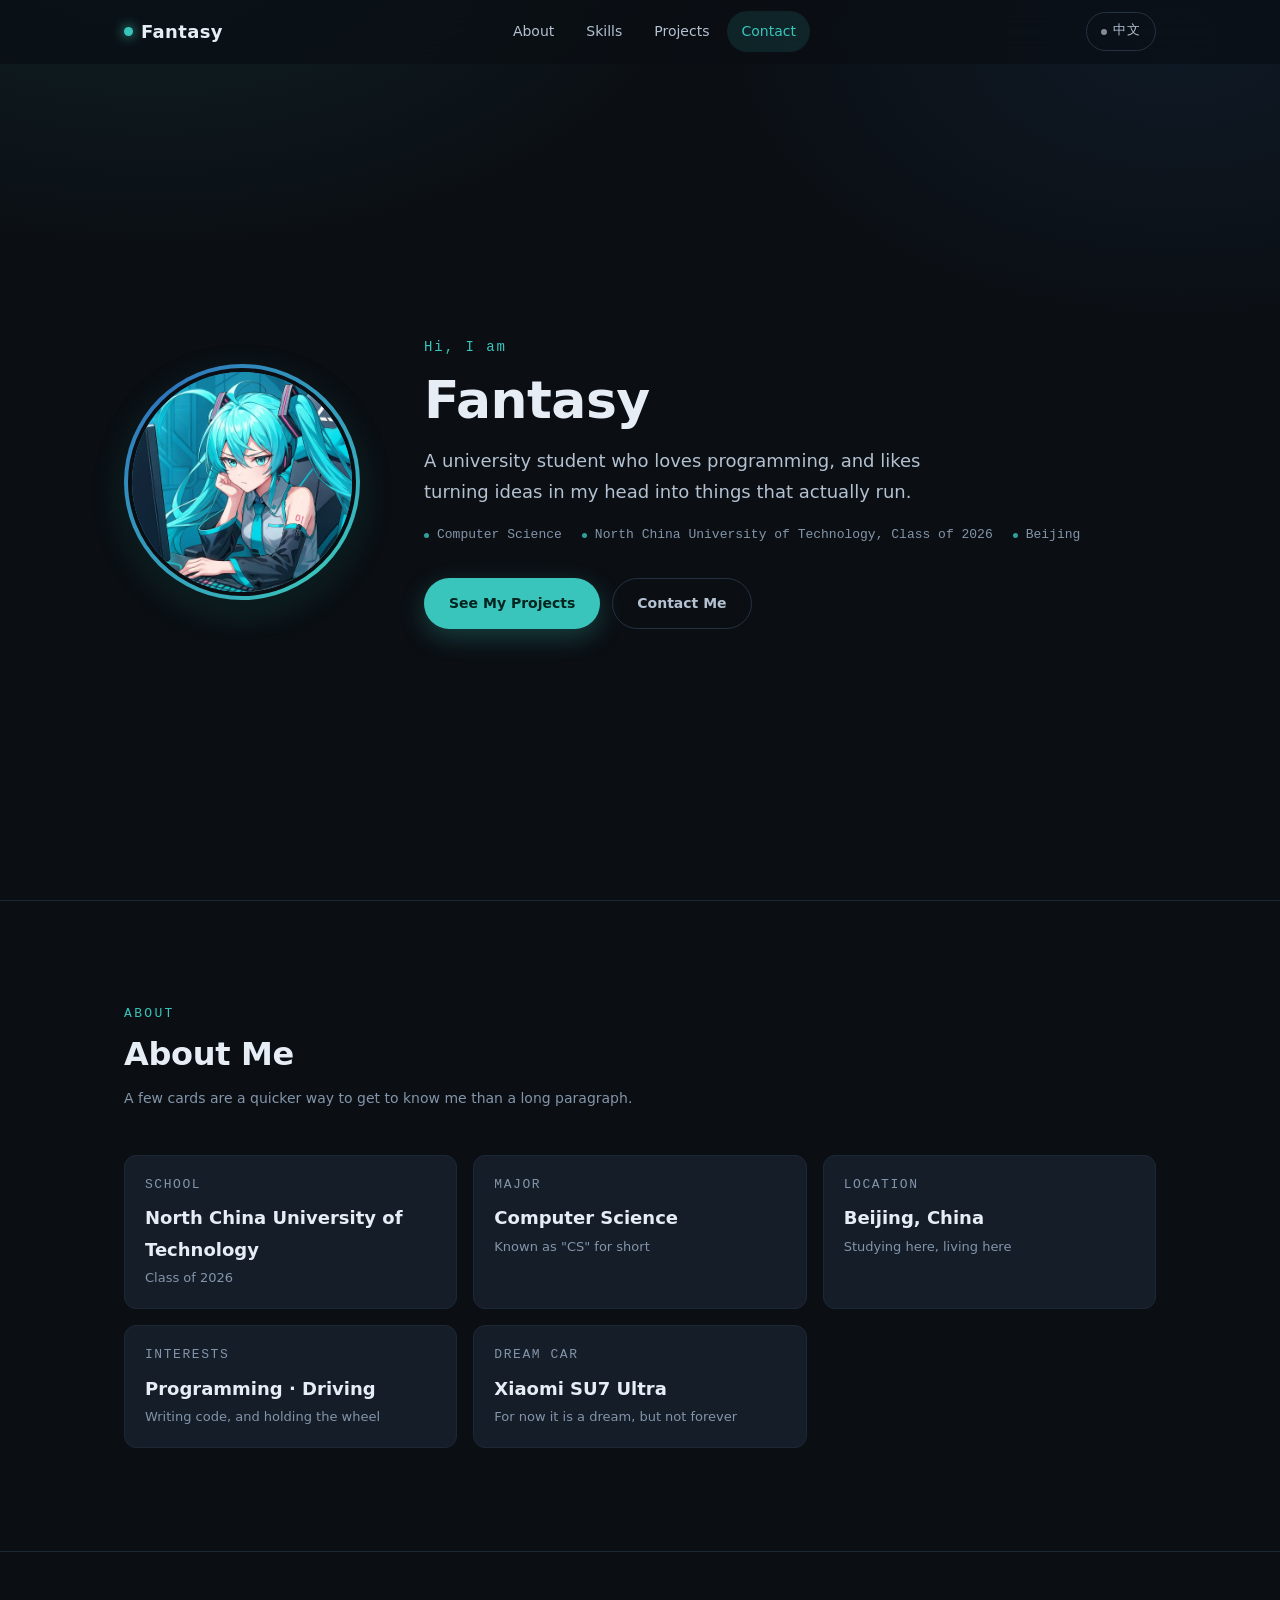
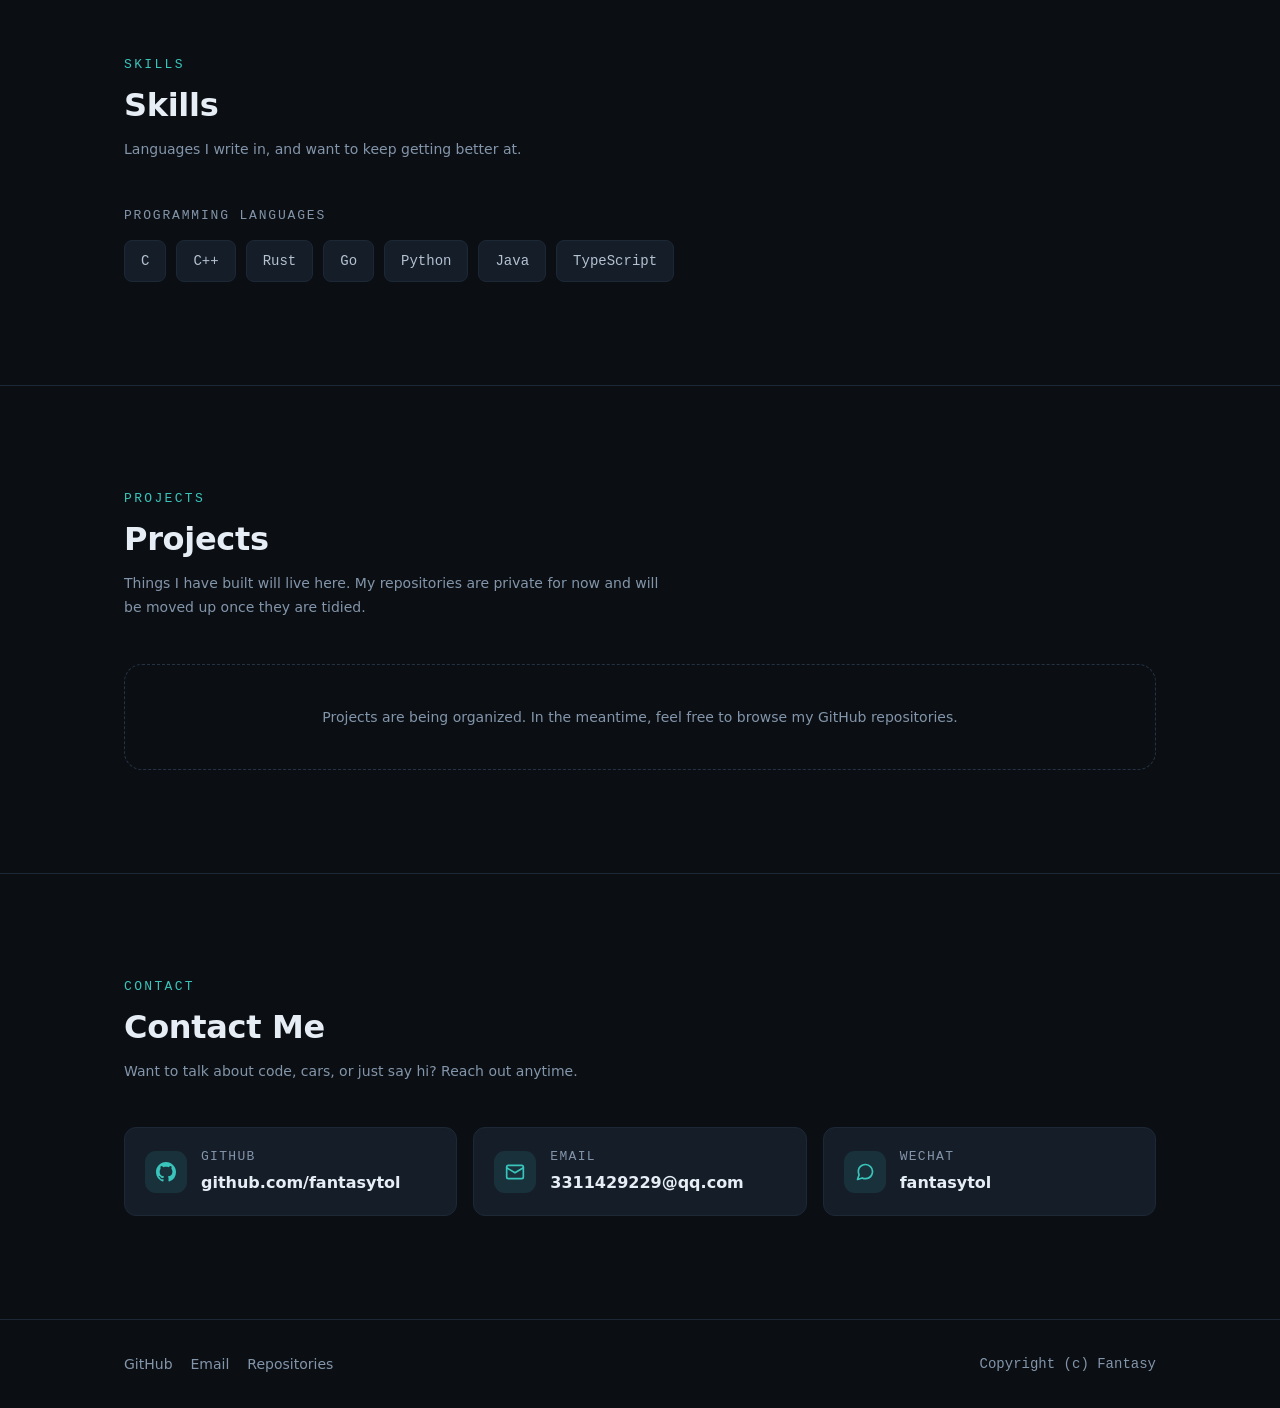
==== html/SelfIntroduction/en.html @ 700b0553 "deepseek-init self introduction" ====
<!DOCTYPE html>
<html lang="en">
<head>
  <meta charset="UTF-8">
  <meta name="viewport" content="width=device-width, initial-scale=1">
  <title>Fantasy · Homepage</title>
  <meta name="description" content="Fantasy's personal homepage — a university student who loves programming, studying Computer Science at North China University of Technology.">
  <meta name="author" content="Fantasy">
  <link rel="icon" href="../../assets/SelfIntroduction/%E5%88%9D%E9%9F%B3.jpg">
  <link rel="alternate" hreflang="zh-CN" href="zh-cn.html">
  <link rel="stylesheet" href="../../css/SelfIntroduction/base.css">
  <link rel="stylesheet" href="../../css/SelfIntroduction/layout.css">
  <link rel="stylesheet" href="../../css/SelfIntroduction/components.css">
</head>
<body>
  <a class="skip-link" href="#main">Skip to main content</a>

  <!-- ====================== Navigation ====================== -->
  <header class="nav" id="nav">
    <div class="container nav__inner">
      <a class="nav__logo" href="#top">Fantasy</a>

      <nav aria-label="Main navigation">
        <ul class="nav__list" id="nav-list">
          <li><a class="nav__link" href="#about">About</a></li>
          <li><a class="nav__link" href="#skills">Skills</a></li>
          <li><a class="nav__link" href="#projects">Projects</a></li>
          <li><a class="nav__link" href="#contact">Contact</a></li>
        </ul>
      </nav>

      <div class="nav__actions">
        <a class="lang-switch" href="zh-cn.html" data-lang="zh-cn" hreflang="zh-CN" lang="zh-CN" title="切换到中文">中文</a>
        <button class="nav__toggle" type="button" aria-expanded="false" aria-controls="nav-list" aria-label="Open navigation menu">
          <span class="nav__toggle-bars"></span>
        </button>
      </div>
    </div>
  </header>

  <main id="main">

    <!-- ====================== Hero ====================== -->
    <section class="section section--hero" id="top">
      <div class="container hero__grid">
        <div class="avatar reveal">
          <img class="avatar__img" src="../../assets/SelfIntroduction/%E5%88%9D%E9%9F%B3.jpg" alt="Fantasy's avatar" width="1024" height="1024">
        </div>

        <div class="hero__content">
          <p class="hero__eyebrow reveal">Hi, I am</p>
          <h1 class="hero__name reveal">Fantasy</h1>
          <p class="hero__tagline reveal">A university student who loves programming, and likes turning ideas in my head into things that actually run.</p>

          <ul class="hero__meta reveal">
            <li>Computer Science</li>
            <li>North China University of Technology, Class of 2026</li>
            <li>Beijing</li>
          </ul>

          <div class="hero__actions reveal">
            <a class="btn btn--primary" href="https://github.com/fantasytol?tab=repositories" target="_blank" rel="noopener">See My Projects</a>
            <a class="btn btn--ghost" href="#contact">Contact Me</a>
          </div>
        </div>
      </div>
    </section>

    <!-- ====================== About ====================== -->
    <section class="section" id="about">
      <div class="container">
        <div class="section__head reveal">
          <p class="section__eyebrow">About</p>
          <h2 class="section__title">About Me</h2>
          <p class="section__desc">A few cards are a quicker way to get to know me than a long paragraph.</p>
        </div>

        <div class="about__grid">
          <div class="info-card reveal">
            <p class="info-card__label">School</p>
            <p class="info-card__value">North China University of Technology</p>
            <p class="info-card__hint">Class of 2026</p>
          </div>

          <div class="info-card reveal">
            <p class="info-card__label">Major</p>
            <p class="info-card__value">Computer Science</p>
            <p class="info-card__hint">Known as "CS" for short</p>
          </div>

          <div class="info-card reveal">
            <p class="info-card__label">Location</p>
            <p class="info-card__value">Beijing, China</p>
            <p class="info-card__hint">Studying here, living here</p>
          </div>

          <div class="info-card reveal">
            <p class="info-card__label">Interests</p>
            <p class="info-card__value">Programming · Driving</p>
            <p class="info-card__hint">Writing code, and holding the wheel</p>
          </div>

          <div class="info-card reveal">
            <p class="info-card__label">Dream Car</p>
            <p class="info-card__value">Xiaomi SU7 Ultra</p>
            <p class="info-card__hint">For now it is a dream, but not forever</p>
          </div>
        </div>
      </div>
    </section>

    <!-- ====================== Skills ====================== -->
    <section class="section" id="skills">
      <div class="container">
        <div class="section__head reveal">
          <p class="section__eyebrow">Skills</p>
          <h2 class="section__title">Skills</h2>
          <p class="section__desc">Languages I write in, and want to keep getting better at.</p>
        </div>

        <div class="skills__group reveal">
          <p class="skills__label">Programming Languages</p>
          <ul class="tag-list">
            <li class="tag">C</li>
            <li class="tag">C++</li>
            <li class="tag">Rust</li>
            <li class="tag">Go</li>
            <li class="tag">Python</li>
            <li class="tag">Java</li>
            <li class="tag">TypeScript</li>
          </ul>
        </div>
      </div>
    </section>

    <!-- ====================== Projects ====================== -->
    <section class="section" id="projects">
      <div class="container">
        <div class="section__head reveal">
          <p class="section__eyebrow">Projects</p>
          <h2 class="section__title">Projects</h2>
          <p class="section__desc">Things I have built will live here. My repositories are private for now and will be moved up once they are tidied.</p>
        </div>

        <div class="projects__grid">

          <!--
            Project card template: to add a project, copy the block below and remove the comment wrapper.
            Put images under assets/SelfIntroduction/, and prepare thumbnails in a 16:9 ratio.

            <article class="project-card">
              <div class="project-card__thumb">
                <img src="../../assets/SelfIntroduction/project-thumb.jpg" alt="Project screenshot" width="640" height="360">
              </div>
              <div class="project-card__body">
                <h3 class="project-card__title">Project Name</h3>
                <p class="project-card__desc">One sentence about what this project does and what problem it solves.</p>
                <ul class="project-card__tags">
                  <li class="chip">Language</li>
                  <li class="chip">Framework</li>
                </ul>
                <div class="project-card__links">
                  <a class="link-arrow" href="https://github.com/fantasytol" target="_blank" rel="noopener">Source</a>
                  <a class="link-arrow" href="#">Live Demo</a>
                </div>
              </div>
            </article>
          -->

          <p class="empty-state">Projects are being organized. In the meantime, feel free to browse my GitHub repositories.</p>
        </div>
      </div>
    </section>

    <!-- ====================== Contact ====================== -->
    <section class="section" id="contact">
      <div class="container">
        <div class="section__head reveal">
          <p class="section__eyebrow">Contact</p>
          <h2 class="section__title">Contact Me</h2>
          <p class="section__desc">Want to talk about code, cars, or just say hi? Reach out anytime.</p>
        </div>

        <div class="contact__grid">
          <a class="contact-card reveal" href="https://github.com/fantasytol" target="_blank" rel="noopener">
            <span class="contact-card__icon" aria-hidden="true">
              <svg viewBox="0 0 16 16" width="20" height="20" fill="currentColor"><path d="M8 0C3.58 0 0 3.58 0 8c0 3.54 2.29 6.53 5.47 7.59.4.07.55-.17.55-.38 0-.19-.01-.82-.01-1.49-2.01.37-2.53-.49-2.69-.94-.09-.23-.48-.94-.82-1.13-.28-.15-.68-.52-.01-.53.63-.01 1.08.58 1.23.82.72 1.21 1.87.87 2.33.66.07-.52.28-.87.51-1.07-1.78-.2-3.64-.89-3.64-3.95 0-.87.31-1.59.82-2.15-.08-.2-.36-1.02.08-2.12 0 0 .67-.21 2.2.82.64-.18 1.32-.27 2-.27s1.36.09 2 .27c1.53-1.04 2.2-.82 2.2-.82.44 1.1.16 1.92.08 2.12.51.56.82 1.27.82 2.15 0 3.07-1.87 3.75-3.65 3.95.29.25.54.73.54 1.48 0 1.07-.01 1.93-.01 2.2 0 .21.15.46.55.38A8.01 8.01 0 0 0 16 8c0-4.42-3.58-8-8-8Z"/></svg>
            </span>
            <span class="contact-card__body">
              <span class="contact-card__label">GitHub</span>
              <span class="contact-card__value">github.com/fantasytol</span>
            </span>
          </a>

          <a class="contact-card reveal" href="mailto:3311429229@qq.com">
            <span class="contact-card__icon" aria-hidden="true">
              <svg viewBox="0 0 24 24" width="20" height="20" fill="none" stroke="currentColor" stroke-width="2" stroke-linecap="round" stroke-linejoin="round"><rect x="2" y="4" width="20" height="16" rx="2"/><path d="m2 7 10 6 10-6"/></svg>
            </span>
            <span class="contact-card__body">
              <span class="contact-card__label">Email</span>
              <span class="contact-card__value">3311429229@qq.com</span>
            </span>
          </a>

          <div class="contact-card reveal">
            <span class="contact-card__icon" aria-hidden="true">
              <svg viewBox="0 0 24 24" width="20" height="20" fill="none" stroke="currentColor" stroke-width="2" stroke-linecap="round" stroke-linejoin="round"><path d="M21 11.5a8.38 8.38 0 0 1-.9 3.8 8.5 8.5 0 0 1-7.6 4.7 8.38 8.38 0 0 1-3.8-.9L3 21l1.9-5.7a8.38 8.38 0 0 1-.9-3.8 8.5 8.5 0 0 1 4.7-7.6 8.38 8.38 0 0 1 3.8-.9h.5a8.48 8.48 0 0 1 8 8V11Z"/></svg>
            </span>
            <span class="contact-card__body">
              <span class="contact-card__label">WeChat</span>
              <span class="contact-card__value">fantasytol</span>
            </span>
          </div>
        </div>
      </div>
    </section>
  </main>

  <!-- ====================== Footer ====================== -->
  <footer class="footer">
    <div class="container footer__inner">
      <nav class="footer__social" aria-label="Social links">
        <a href="https://github.com/fantasytol" target="_blank" rel="noopener">GitHub</a>
        <a href="mailto:3311429229@qq.com">Email</a>
        <a href="https://github.com/fantasytol?tab=repositories" target="_blank" rel="noopener">Repositories</a>
      </nav>
      <p class="footer__copy">Copyright (c) Fantasy</p>
    </div>
  </footer>

  <script src="../../js/SelfIntroduction/nav.js" defer></script>
  <script src="../../js/SelfIntroduction/reveal.js" defer></script>
</body>
</html>
---- css/SelfIntroduction/base.css ----
/* ==========================================================================
   base.css — 设计变量 / 重置 / 排版 / 通用工具类
   项目：SelfIntroduction
   ========================================================================== */

:root {
  color-scheme: dark;

  /* ---- 配色：深色底 + 初音绿强调色 ---- */
  --color-bg:            #0b0f14;
  --color-bg-soft:       #101720;
  --color-surface:       #151d29;
  --color-surface-2:     #1c2735;
  --color-border:        #253244;
  --color-border-soft:   #1d2836;

  --color-text:          #e6edf5;
  --color-text-soft:     #b3c1d1;
  --color-text-muted:    #8395aa;

  --color-accent:        #39c5bb;
  --color-accent-strong: #2aa79e;
  --color-accent-soft:   rgba(57, 197, 187, 0.12);
  --color-accent-line:   rgba(57, 197, 187, 0.38);
  --color-on-accent:     #04241f;

  /* ---- 字体 ---- */
  --font-sans: "PingFang SC", "Noto Sans SC", "Microsoft YaHei", system-ui, -apple-system, "Segoe UI", Roboto, sans-serif;
  --font-mono: "JetBrains Mono", "Cascadia Code", Consolas, "Courier New", monospace;

  /* ---- 字号 ---- */
  --fs-100: 0.8125rem;
  --fs-200: 0.875rem;
  --fs-300: 1rem;
  --fs-400: 1.125rem;
  --fs-500: clamp(1.25rem, 2.2vw, 1.5rem);
  --fs-600: clamp(1.5rem, 3vw, 2rem);
  --fs-700: clamp(2.125rem, 5vw, 3.25rem);

  /* ---- 间距 ---- */
  --space-1: 0.25rem;
  --space-2: 0.5rem;
  --space-3: 0.75rem;
  --space-4: 1rem;
  --space-5: 1.5rem;
  --space-6: 2rem;
  --space-7: 3rem;

  /* ---- 圆角 / 阴影 ---- */
  --radius-sm: 8px;
  --radius-md: 12px;
  --radius-lg: 18px;
  --radius-pill: 999px;

  --shadow-sm:   0 1px 2px rgba(0, 0, 0, 0.30);
  --shadow-md:   0 10px 28px rgba(0, 0, 0, 0.38);
  --shadow-glow: 0 12px 34px rgba(57, 197, 187, 0.18);

  /* ---- 布局 ---- */
  --nav-height: 64px;
  --container: 1080px;

  /* ---- 动效 ---- */
  --transition: 180ms cubic-bezier(0.4, 0, 0.2, 1);
}

/* ---- 重置 ---- */
*,
*::before,
*::after { box-sizing: border-box; }

html {
  scroll-behavior: smooth;
  scroll-padding-top: calc(var(--nav-height) + 16px);
}

body {
  margin: 0;
  background-color: var(--color-bg);
  background-image:
    radial-gradient(900px 520px at 12% -8%, rgba(57, 197, 187, 0.10), transparent 62%),
    radial-gradient(760px 480px at 92% 4%, rgba(46, 118, 190, 0.10), transparent 60%);
  background-repeat: no-repeat;
  background-attachment: fixed;
  color: var(--color-text);
  font-family: var(--font-sans);
  font-size: var(--fs-300);
  line-height: 1.75;
  -webkit-font-smoothing: antialiased;
  -moz-osx-font-smoothing: grayscale;
  text-rendering: optimizeLegibility;
}

h1, h2, h3, h4 {
  margin: 0;
  font-weight: 700;
  line-height: 1.25;
  letter-spacing: -0.01em;
}

p { margin: 0; }

ul, ol {
  margin: 0;
  padding: 0;
  list-style: none;
}

img {
  display: block;
  max-width: 100%;
  height: auto;
}

a {
  color: inherit;
  text-decoration: none;
}

button {
  font: inherit;
  color: inherit;
  background: none;
  border: none;
  cursor: pointer;
}

/* ---- 焦点样式（键盘可达性） ---- */
:focus-visible {
  outline: 2px solid var(--color-accent);
  outline-offset: 3px;
  border-radius: 4px;
}

::selection {
  background: var(--color-accent);
  color: var(--color-on-accent);
}

/* ---- 滚动条 ---- */
::-webkit-scrollbar { width: 10px; height: 10px; }
::-webkit-scrollbar-track { background: var(--color-bg); }
::-webkit-scrollbar-thumb {
  background: var(--color-border);
  border: 2px solid var(--color-bg);
  border-radius: var(--radius-pill);
}
::-webkit-scrollbar-thumb:hover { background: var(--color-accent-strong); }

/* ---- 工具类 ---- */
.sr-only {
  position: absolute;
  width: 1px;
  height: 1px;
  padding: 0;
  margin: -1px;
  overflow: hidden;
  clip: rect(0 0 0 0);
  white-space: nowrap;
  border: 0;
}

.text-muted  { color: var(--color-text-muted); }
.text-accent { color: var(--color-accent); }

/* ---- 跳转主内容（跳过导航） ---- */
.skip-link {
  position: absolute;
  top: -100px;
  left: 16px;
  z-index: 100;
  padding: 10px 18px;
  border-radius: var(--radius-pill);
  background: var(--color-accent);
  color: var(--color-on-accent);
  font-size: var(--fs-200);
  font-weight: 600;
  transition: top var(--transition);
}
.skip-link:focus { top: 12px; }

/* ---- 尊重「减少动态效果」偏好 ---- */
@media (prefers-reduced-motion: reduce) {
  html { scroll-behavior: auto; }

  *,
  *::before,
  *::after {
    animation-duration: 0.01ms !important;
    animation-iteration-count: 1 !important;
    transition-duration: 0.01ms !important;
    scroll-behavior: auto !important;
  }
}
---- css/SelfIntroduction/layout.css ----
/* ==========================================================================
   layout.css — 容器 / 分区 / 栅格 / 响应式
   项目：SelfIntroduction
   ========================================================================== */

/* ---- 容器 ---- */
.container {
  width: 100%;
  max-width: var(--container);
  margin-inline: auto;
  padding-inline: 24px;
}

/* ---- 通用分区 ---- */
.section {
  padding-block: clamp(56px, 8vw, 104px);
  border-top: 1px solid var(--color-border-soft);
}

.section--hero {
  display: flex;
  align-items: center;
  min-height: calc(100svh - var(--nav-height));
  padding-block: clamp(40px, 6vw, 72px);
  border-top: 0;
}

.section__head { margin-bottom: clamp(28px, 4vw, 44px); }

.section__eyebrow {
  font-family: var(--font-mono);
  font-size: var(--fs-100);
  letter-spacing: 0.18em;
  text-transform: uppercase;
  color: var(--color-accent);
}

.section__title {
  margin-top: var(--space-2);
  font-size: var(--fs-600);
}

.section__desc {
  max-width: 60ch;
  margin-top: var(--space-3);
  color: var(--color-text-muted);
  font-size: var(--fs-200);
}

/* ---- Hero 栅格：头像 + 文案 ---- */
.hero__grid {
  display: grid;
  grid-template-columns: auto minmax(0, 1fr);
  align-items: center;
  gap: clamp(28px, 5vw, 64px);
  width: 100%;
}

/* 防止长文本撑破栅格 */
.hero__content { min-width: 0; }

/* ---- 关于我：信息卡片栅格 ---- */
.about__grid {
  display: grid;
  grid-template-columns: repeat(auto-fit, minmax(280px, 1fr));
  gap: 16px;
}

/* ---- 技能：分组 ---- */
.skills__group + .skills__group { margin-top: var(--space-5); }

.skills__label {
  margin-bottom: var(--space-3);
  font-family: var(--font-mono);
  font-size: var(--fs-100);
  letter-spacing: 0.14em;
  text-transform: uppercase;
  color: var(--color-text-muted);
}

/* ---- 项目：卡片栅格 ---- */
.projects__grid {
  display: grid;
  grid-template-columns: repeat(auto-fill, minmax(280px, 1fr));
  gap: 20px;
}

/* ---- 联系：卡片栅格 ---- */
.contact__grid {
  display: grid;
  grid-template-columns: repeat(auto-fit, minmax(250px, 1fr));
  gap: 16px;
}

/* ---- 页脚 ---- */
.footer__inner {
  display: flex;
  flex-wrap: wrap;
  gap: var(--space-4);
  align-items: center;
  justify-content: space-between;
}

/* ---- 入口页 ---- */
.entry {
  display: grid;
  place-items: center;
  min-height: 100svh;
  padding: 24px;
}

.entry__box {
  display: grid;
  justify-items: center;
  gap: var(--space-3);
  text-align: center;
}

.entry__links {
  display: flex;
  flex-wrap: wrap;
  justify-content: center;
  gap: 12px;
  margin-top: var(--space-4);
}

/* ==========================================================================
   响应式
   ========================================================================== */

@media (max-width: 900px) {
  .hero__grid {
    grid-template-columns: 1fr;
    justify-items: center;
    text-align: center;
  }
}

@media (max-width: 720px) {
  .container { padding-inline: 18px; }

  .section--hero { min-height: auto; }

  .footer__inner {
    flex-direction: column;
    align-items: flex-start;
  }
}
---- css/SelfIntroduction/components.css ----
/* ==========================================================================
   components.css — 导航 / 按钮 / 卡片 / 标签 / 页脚 / 动效
   项目：SelfIntroduction
   ========================================================================== */

/* --------------------------------------------------------------------------
   导航栏（吸顶）
   -------------------------------------------------------------------------- */
.nav {
  position: sticky;
  top: 0;
  z-index: 50;
  height: var(--nav-height);
  background: rgba(11, 15, 20, 0.72);
  border-bottom: 1px solid transparent;
  backdrop-filter: blur(14px);
  -webkit-backdrop-filter: blur(14px);
  transition: background var(--transition), border-color var(--transition);
}

.nav.is-scrolled {
  background: rgba(11, 15, 20, 0.92);
  border-bottom-color: var(--color-border-soft);
}

.nav__inner {
  display: flex;
  align-items: center;
  justify-content: space-between;
  gap: var(--space-4);
  height: 100%;
}

.nav__logo {
  display: inline-flex;
  align-items: center;
  gap: var(--space-2);
  font-size: var(--fs-400);
  font-weight: 700;
  letter-spacing: 0.02em;
}

.nav__logo::before {
  content: "";
  width: 9px;
  height: 9px;
  border-radius: 50%;
  background: var(--color-accent);
  box-shadow: 0 0 12px var(--color-accent);
}

.nav__list {
  display: flex;
  align-items: center;
  gap: 4px;
}

.nav__link {
  display: inline-block;
  padding: 8px 14px;
  border-radius: var(--radius-pill);
  color: var(--color-text-soft);
  font-size: var(--fs-200);
  transition: color var(--transition), background var(--transition);
}

.nav__link:hover {
  color: var(--color-text);
  background: var(--color-surface);
}

.nav__link.is-active {
  color: var(--color-accent);
  background: var(--color-accent-soft);
}

.nav__actions {
  display: flex;
  align-items: center;
  gap: 10px;
}

/* ---- 语言切换按钮 ---- */
.lang-switch {
  display: inline-flex;
  align-items: center;
  gap: 6px;
  padding: 7px 14px;
  border: 1px solid var(--color-border);
  border-radius: var(--radius-pill);
  color: var(--color-text-soft);
  font-family: var(--font-mono);
  font-size: var(--fs-100);
  letter-spacing: 0.08em;
  transition: color var(--transition), border-color var(--transition), background var(--transition);
}

.lang-switch:hover {
  color: var(--color-accent);
  border-color: var(--color-accent-line);
  background: var(--color-accent-soft);
}

.lang-switch::before {
  content: "";
  width: 6px;
  height: 6px;
  border-radius: 50%;
  background: currentColor;
  opacity: 0.7;
}

/* ---- 移动端汉堡按钮 ---- */
.nav__toggle {
  display: none;
  place-items: center;
  width: 40px;
  height: 40px;
  border: 1px solid var(--color-border);
  border-radius: 10px;
  transition: border-color var(--transition);
}

.nav__toggle:hover { border-color: var(--color-accent-line); }

.nav__toggle-bars {
  position: relative;
  display: block;
  width: 18px;
  height: 2px;
  border-radius: 2px;
  background: var(--color-text-soft);
  transition: background var(--transition);
}

.nav__toggle-bars::before,
.nav__toggle-bars::after {
  content: "";
  position: absolute;
  left: 0;
  width: 18px;
  height: 2px;
  border-radius: 2px;
  background: var(--color-text-soft);
  transition: transform var(--transition), background var(--transition);
}

.nav__toggle-bars::before { top: -6px; }
.nav__toggle-bars::after  { top: 6px; }

.nav__toggle[aria-expanded="true"] .nav__toggle-bars { background: transparent; }

.nav__toggle[aria-expanded="true"] .nav__toggle-bars::before {
  transform: translateY(6px) rotate(45deg);
  background: var(--color-accent);
}

.nav__toggle[aria-expanded="true"] .nav__toggle-bars::after {
  transform: translateY(-6px) rotate(-45deg);
  background: var(--color-accent);
}

/* --------------------------------------------------------------------------
   按钮
   -------------------------------------------------------------------------- */
.btn {
  display: inline-flex;
  align-items: center;
  justify-content: center;
  gap: var(--space-2);
  padding: 12px 24px;
  border: 1px solid transparent;
  border-radius: var(--radius-pill);
  font-size: var(--fs-200);
  font-weight: 600;
  white-space: nowrap;
  transition: transform var(--transition), background var(--transition),
              border-color var(--transition), color var(--transition),
              box-shadow var(--transition);
}

.btn:hover  { transform: translateY(-2px); }
.btn:active { transform: translateY(0); }

.btn--primary {
  background: var(--color-accent);
  color: var(--color-on-accent);
  box-shadow: 0 8px 24px rgba(57, 197, 187, 0.26);
}

.btn--primary:hover {
  background: #4ad6cc;
  box-shadow: 0 12px 30px rgba(57, 197, 187, 0.34);
}

.btn--ghost {
  border-color: var(--color-border);
  color: var(--color-text-soft);
}

.btn--ghost:hover {
  border-color: var(--color-accent-line);
  color: var(--color-accent);
  background: var(--color-accent-soft);
}

/* --------------------------------------------------------------------------
   Hero
   -------------------------------------------------------------------------- */
.avatar {
  position: relative;
  width: clamp(160px, 20vw, 236px);
  aspect-ratio: 1 / 1;
  padding: 4px;
  border-radius: 50%;
  background: conic-gradient(from 140deg, var(--color-accent), #2e76be, var(--color-accent));
  box-shadow: var(--shadow-md), var(--shadow-glow);
}

.avatar__img {
  width: 100%;
  height: 100%;
  object-fit: cover;
  border: 4px solid var(--color-bg);
  border-radius: 50%;
}

.hero__eyebrow {
  font-family: var(--font-mono);
  font-size: var(--fs-200);
  letter-spacing: 0.14em;
  color: var(--color-accent);
}

.hero__name {
  margin-top: var(--space-2);
  font-size: var(--fs-700);
}

.hero__tagline {
  max-width: 46ch;
  margin-top: var(--space-3);
  color: var(--color-text-soft);
  font-size: var(--fs-400);
}

.hero__meta {
  display: flex;
  flex-wrap: wrap;
  gap: 8px 20px;
  margin-top: var(--space-4);
  font-family: var(--font-mono);
  font-size: var(--fs-100);
  color: var(--color-text-muted);
}

.hero__meta li {
  display: inline-flex;
  align-items: center;
  gap: var(--space-2);
}

.hero__meta li::before {
  content: "";
  width: 5px;
  height: 5px;
  border-radius: 50%;
  background: var(--color-accent);
  opacity: 0.8;
}

.hero__actions {
  display: flex;
  flex-wrap: wrap;
  gap: 12px;
  margin-top: var(--space-6);
}

/* --------------------------------------------------------------------------
   信息卡片（关于我）
   -------------------------------------------------------------------------- */
.info-card {
  padding: 18px 20px;
  background: var(--color-surface);
  border: 1px solid var(--color-border-soft);
  border-radius: var(--radius-md);
  transition: transform var(--transition), border-color var(--transition),
              background var(--transition);
}

.info-card:hover {
  transform: translateY(-3px);
  border-color: var(--color-accent-line);
  background: var(--color-surface-2);
}

.info-card__label {
  font-family: var(--font-mono);
  font-size: var(--fs-100);
  letter-spacing: 0.12em;
  text-transform: uppercase;
  color: var(--color-text-muted);
}

.info-card__value {
  margin-top: 6px;
  font-size: var(--fs-400);
  font-weight: 600;
}

.info-card__hint {
  margin-top: 2px;
  font-size: var(--fs-100);
  color: var(--color-text-muted);
}

/* --------------------------------------------------------------------------
   标签（技能）
   -------------------------------------------------------------------------- */
.tag-list {
  display: flex;
  flex-wrap: wrap;
  gap: 10px;
}

.tag {
  padding: 8px 16px;
  background: var(--color-surface);
  border: 1px solid var(--color-border-soft);
  border-radius: var(--radius-sm);
  color: var(--color-text-soft);
  font-family: var(--font-mono);
  font-size: var(--fs-200);
  transition: transform var(--transition), color var(--transition),
              border-color var(--transition), background var(--transition);
}

.tag:hover {
  transform: translateY(-3px);
  color: var(--color-accent);
  border-color: var(--color-accent-line);
  background: var(--color-accent-soft);
}

/* --------------------------------------------------------------------------
   项目卡片
   -------------------------------------------------------------------------- */
.project-card {
  display: flex;
  flex-direction: column;
  overflow: hidden;
  background: var(--color-surface);
  border: 1px solid var(--color-border-soft);
  border-radius: var(--radius-lg);
  transition: transform var(--transition), border-color var(--transition),
              box-shadow var(--transition);
}

.project-card:hover {
  transform: translateY(-4px);
  border-color: var(--color-accent-line);
  box-shadow: var(--shadow-md);
}

.project-card__thumb {
  display: grid;
  place-items: center;
  aspect-ratio: 16 / 9;
  background: linear-gradient(135deg, #16202c, #101822);
  border-bottom: 1px solid var(--color-border-soft);
  color: var(--color-text-muted);
  font-family: var(--font-mono);
  font-size: var(--fs-100);
}

.project-card__body {
  display: flex;
  flex: 1;
  flex-direction: column;
  gap: 10px;
  padding: 18px 20px 20px;
}

.project-card__title { font-size: var(--fs-400); }

.project-card__desc {
  color: var(--color-text-muted);
  font-size: var(--fs-200);
}

.project-card__tags {
  display: flex;
  flex-wrap: wrap;
  gap: 6px;
}

.project-card__links {
  display: flex;
  gap: 16px;
  margin-top: auto;
  padding-top: var(--space-2);
  font-size: var(--fs-200);
}

.chip {
  padding: 3px 10px;
  background: var(--color-surface-2);
  border: 1px solid var(--color-border-soft);
  border-radius: var(--radius-pill);
  color: var(--color-text-muted);
  font-family: var(--font-mono);
  font-size: 11px;
  letter-spacing: 0.04em;
}

.link-arrow {
  display: inline-flex;
  align-items: center;
  gap: 5px;
  color: var(--color-accent);
  transition: gap var(--transition);
}

.link-arrow:hover { gap: 9px; }

.link-arrow::after { content: "\2192"; }

/* ---- 项目空状态 ---- */
.empty-state {
  grid-column: 1 / -1;
  padding: 40px 24px;
  border: 1px dashed var(--color-border);
  border-radius: var(--radius-lg);
  color: var(--color-text-muted);
  font-size: var(--fs-200);
  text-align: center;
}

/* --------------------------------------------------------------------------
   联系卡片
   -------------------------------------------------------------------------- */
.contact-card {
  display: flex;
  align-items: center;
  gap: 14px;
  padding: 18px 20px;
  background: var(--color-surface);
  border: 1px solid var(--color-border-soft);
  border-radius: var(--radius-md);
  transition: transform var(--transition), border-color var(--transition),
              background var(--transition);
}

.contact-card:hover {
  transform: translateY(-3px);
  border-color: var(--color-accent-line);
  background: var(--color-surface-2);
}

.contact-card__icon {
  display: grid;
  flex: none;
  place-items: center;
  width: 42px;
  height: 42px;
  border-radius: 11px;
  background: var(--color-accent-soft);
  color: var(--color-accent);
}

.contact-card__body {
  display: flex;
  flex-direction: column;
  min-width: 0;
}

.contact-card__label {
  font-family: var(--font-mono);
  font-size: var(--fs-100);
  letter-spacing: 0.1em;
  text-transform: uppercase;
  color: var(--color-text-muted);
}

.contact-card__value {
  font-size: var(--fs-300);
  font-weight: 600;
  overflow-wrap: anywhere;
}

/* --------------------------------------------------------------------------
   页脚
   -------------------------------------------------------------------------- */
.footer {
  padding-block: var(--space-6);
  border-top: 1px solid var(--color-border-soft);
}

.footer__social {
  display: flex;
  flex-wrap: wrap;
  gap: 18px;
  font-size: var(--fs-200);
}

.footer__social a {
  color: var(--color-text-muted);
  transition: color var(--transition);
}

.footer__social a:hover { color: var(--color-accent); }

.footer__copy {
  color: var(--color-text-muted);
  font-size: var(--fs-200);
  font-family: var(--font-mono);
}

/* --------------------------------------------------------------------------
   入口页（index.html）
   -------------------------------------------------------------------------- */
.entry__avatar {
  width: 96px;
  height: 96px;
  object-fit: cover;
  border-radius: 50%;
  border: 3px solid var(--color-border);
  box-shadow: var(--shadow-md);
}

.entry__title { font-size: var(--fs-600); }

.entry__text {
  color: var(--color-text-muted);
  font-size: var(--fs-200);
}

/* --------------------------------------------------------------------------
   滚动淡入
   -------------------------------------------------------------------------- */
.reveal { transition: opacity 600ms ease, transform 600ms ease; }

.js-ready .reveal {
  opacity: 0;
  transform: translateY(18px);
}

.js-ready .reveal.is-visible {
  opacity: 1;
  transform: none;
}

/* --------------------------------------------------------------------------
   响应式
   -------------------------------------------------------------------------- */
@media (max-width: 720px) {
  .nav__toggle { display: grid; }

  .nav__list {
    position: absolute;
    top: var(--nav-height);
    right: 0;
    left: 0;
    flex-direction: column;
    align-items: stretch;
    gap: 4px;
    padding: 12px 18px 18px;
    background: var(--color-bg-soft);
    border-bottom: 1px solid var(--color-border-soft);
    box-shadow: var(--shadow-md);
    opacity: 0;
    transform: translateY(-10px);
    pointer-events: none;
    transition: opacity var(--transition), transform var(--transition);
  }

  .nav__list.is-open {
    opacity: 1;
    transform: none;
    pointer-events: auto;
  }

  .nav__link { padding: 12px 14px; }

  .hero__tagline,
  .hero__meta { justify-content: center; }

  .hero__actions { justify-content: center; }
}
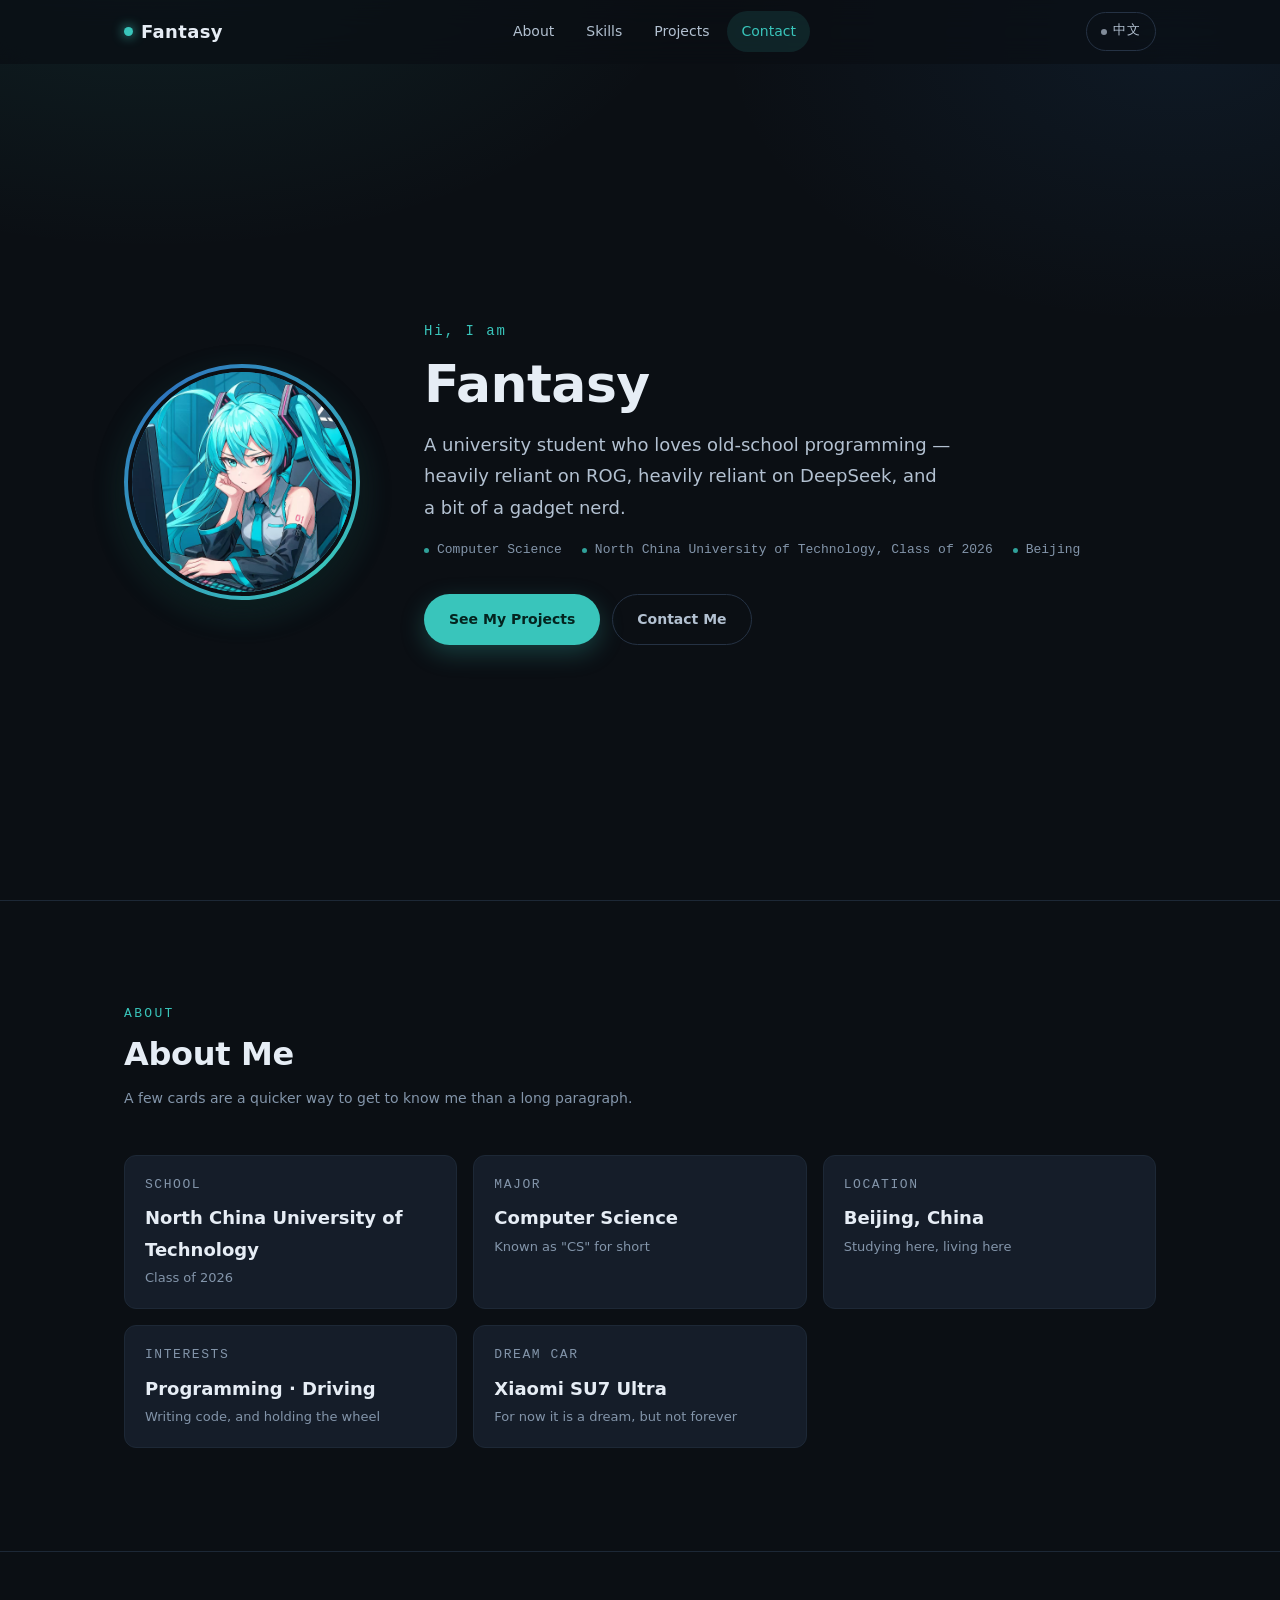
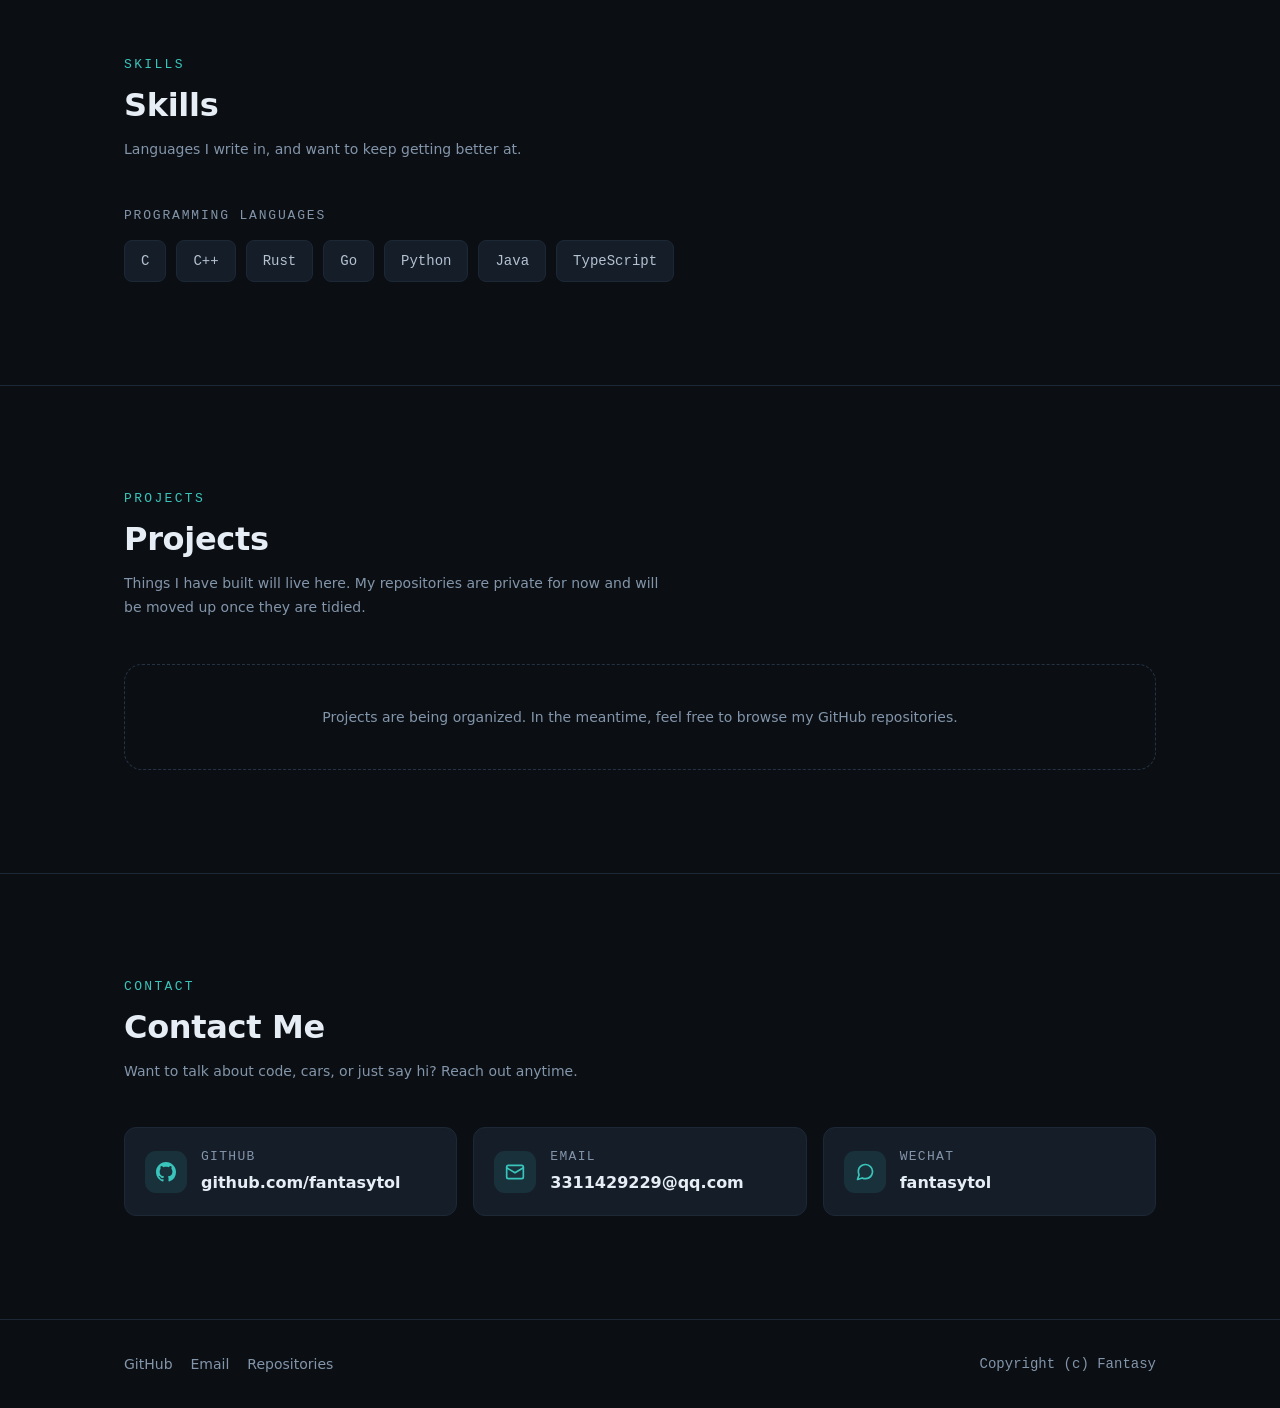
==== commit 4108e2c8: "deepseek-chore(SelfIntroduction): 更新首页一句话简介 - 中文版改为：爱好古法编程、ROG 重度依赖、DeepSeek 重度依赖、设备控 - 英文版同步更新，保持双语" ====
--- a/html/SelfIntroduction/en.html
+++ b/html/SelfIntroduction/en.html
@@ -50,7 +50,7 @@
         <div class="hero__content">
           <p class="hero__eyebrow reveal">Hi, I am</p>
           <h1 class="hero__name reveal">Fantasy</h1>
-          <p class="hero__tagline reveal">A university student who loves programming, and likes turning ideas in my head into things that actually run.</p>
+          <p class="hero__tagline reveal">A university student who loves old-school programming — heavily reliant on ROG, heavily reliant on DeepSeek, and a bit of a gadget nerd.</p>
 
           <ul class="hero__meta reveal">
             <li>Computer Science</li>
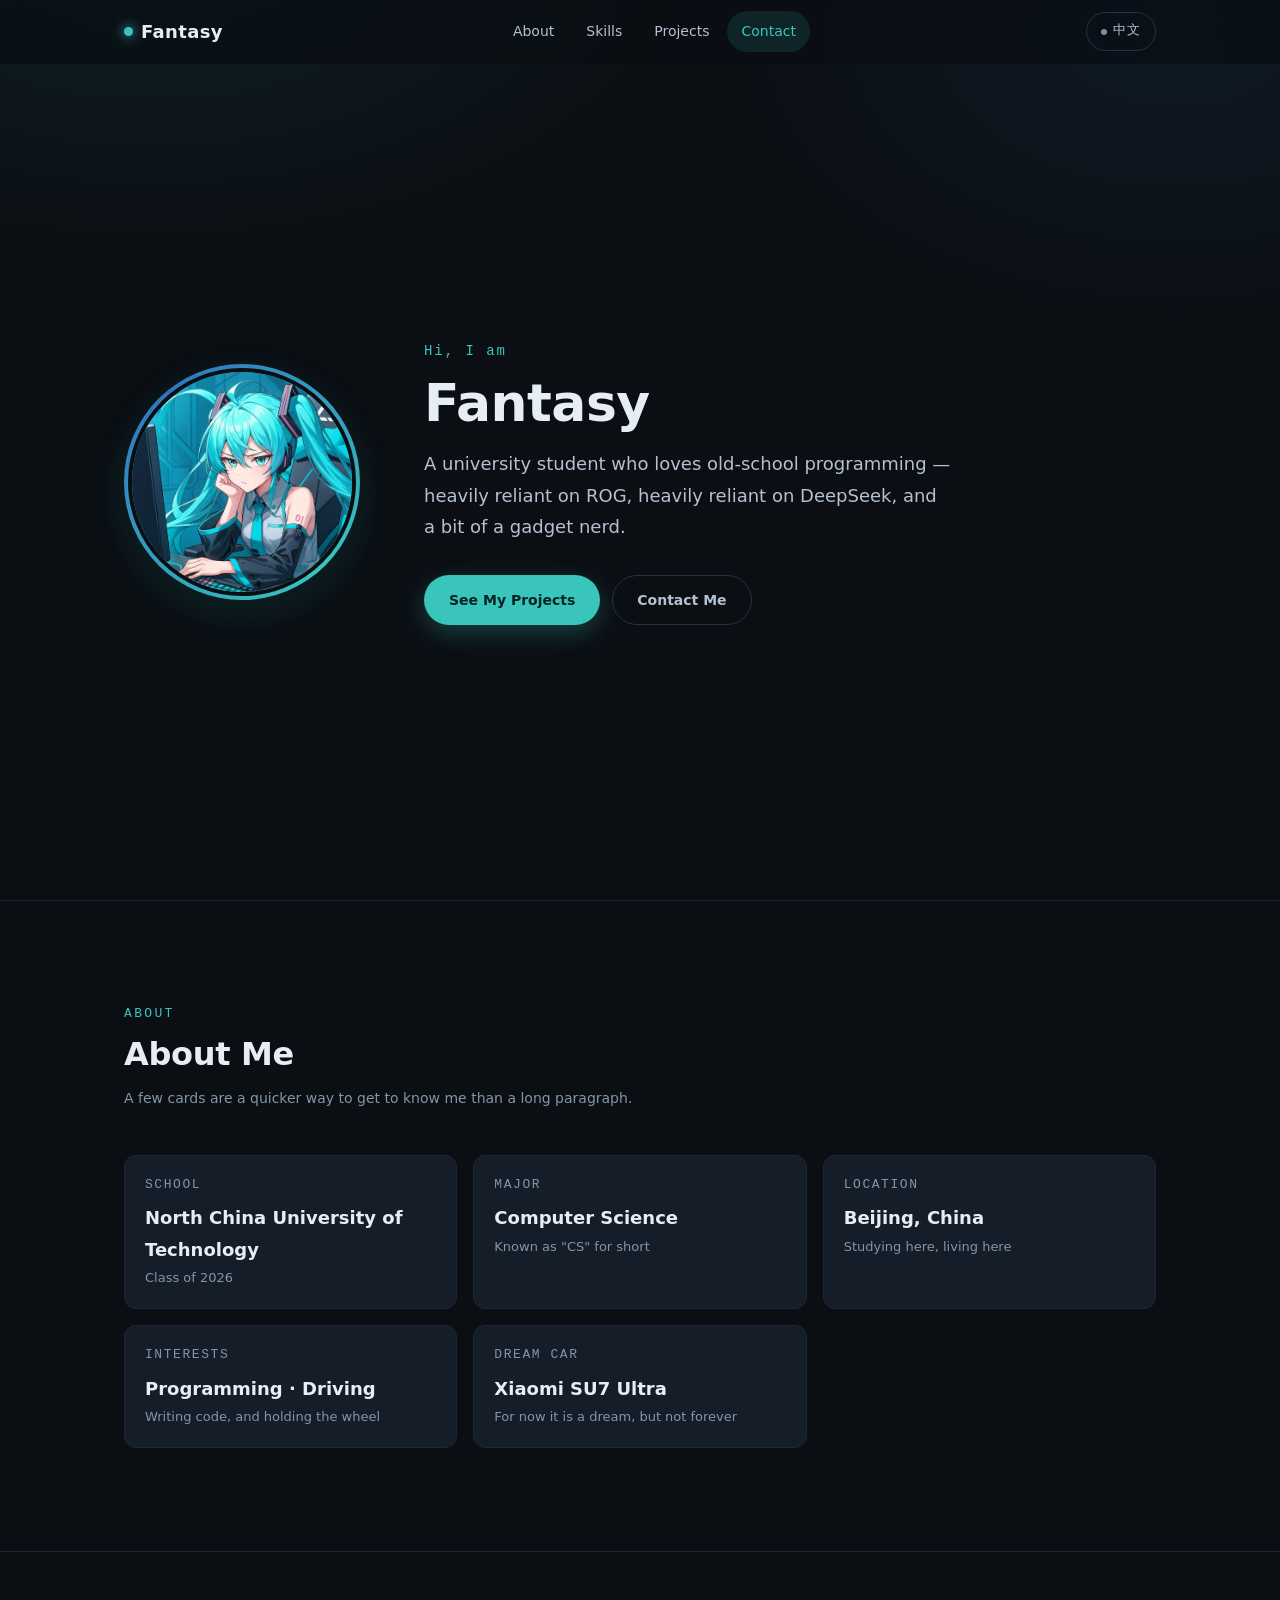
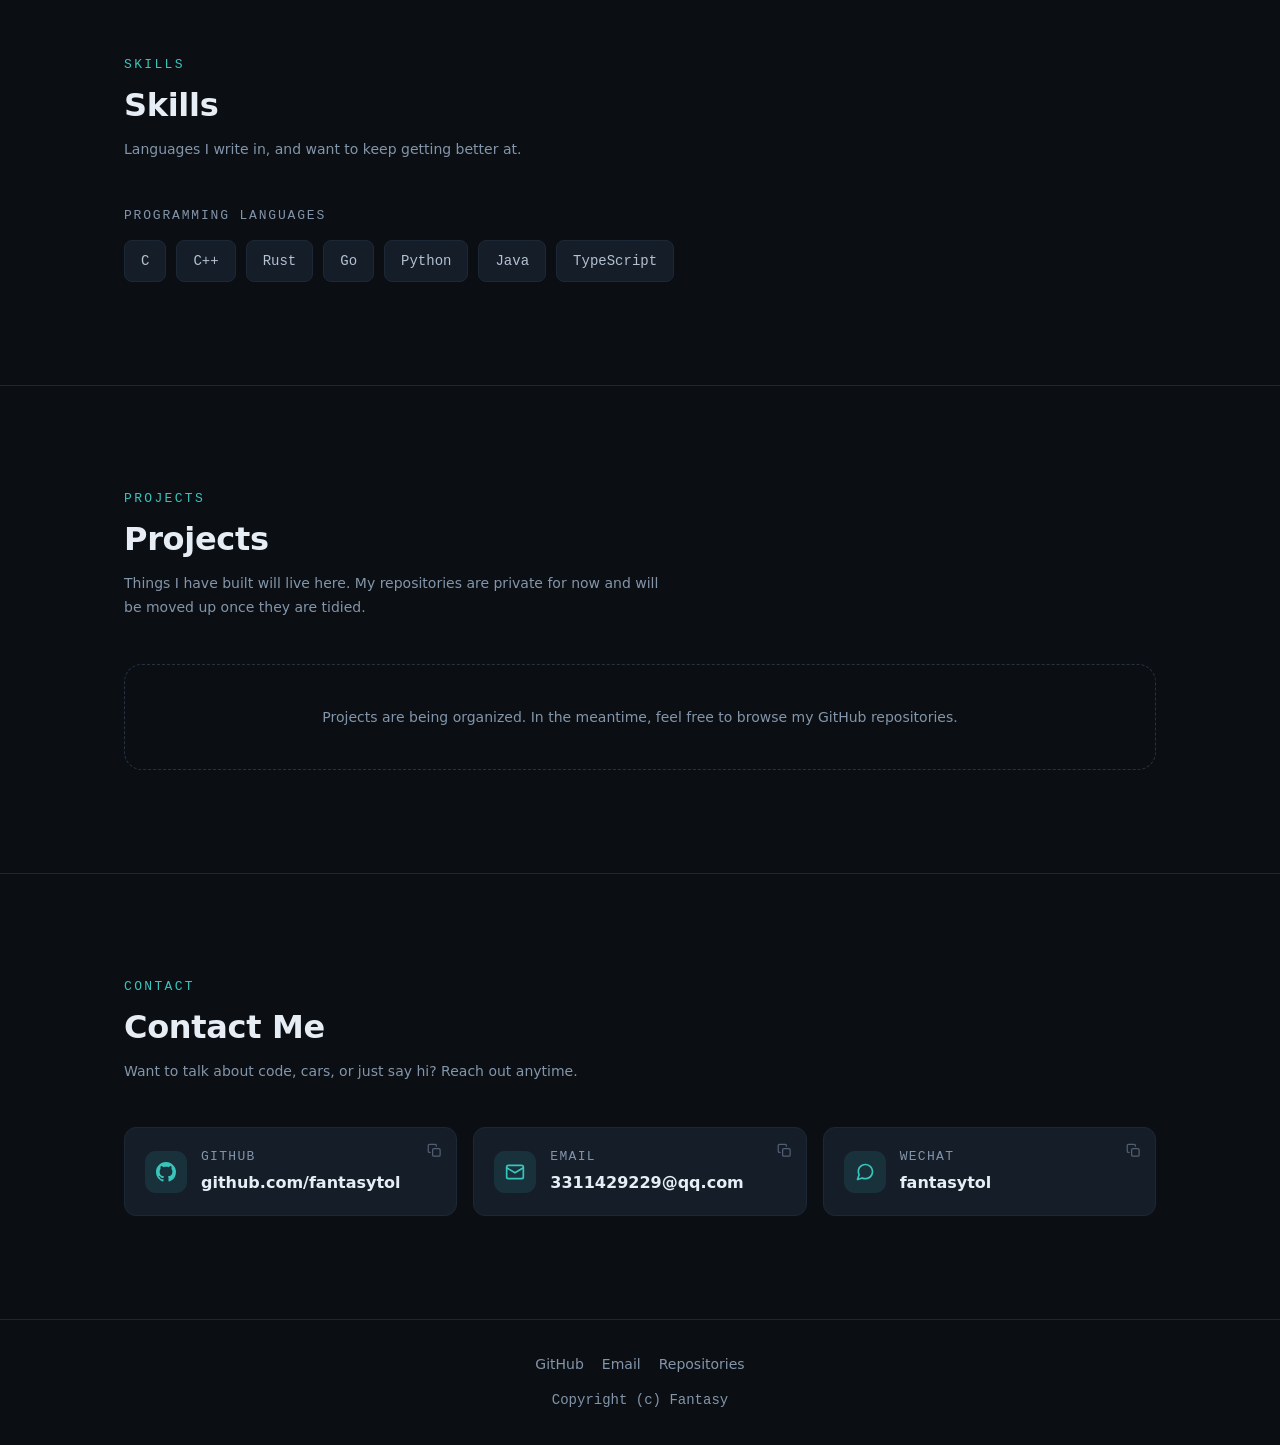
==== commit ad0bef6e: "deepseek-feat(SelfIntroduction): 联系卡片支持一键复制，精简首屏并居中页脚 - 删除首屏专业/学校/所在地三条信息及对应 hero__meta 样式 - 联系卡片改为可" ====
--- a/html/SelfIntroduction/en.html
+++ b/html/SelfIntroduction/en.html
@@ -51,12 +51,6 @@
           <p class="hero__eyebrow reveal">Hi, I am</p>
           <h1 class="hero__name reveal">Fantasy</h1>
           <p class="hero__tagline reveal">A university student who loves old-school programming — heavily reliant on ROG, heavily reliant on DeepSeek, and a bit of a gadget nerd.</p>
-
-          <ul class="hero__meta reveal">
-            <li>Computer Science</li>
-            <li>North China University of Technology, Class of 2026</li>
-            <li>Beijing</li>
-          </ul>
 
           <div class="hero__actions reveal">
             <a class="btn btn--primary" href="https://github.com/fantasytol?tab=repositories" target="_blank" rel="noopener">See My Projects</a>
@@ -182,7 +176,10 @@
         </div>
 
         <div class="contact__grid">
-          <a class="contact-card reveal" href="https://github.com/fantasytol" target="_blank" rel="noopener">
+          <div class="contact-card reveal" data-copy="https://github.com/fantasytol">
+            <button class="copy-btn" type="button" data-copy-target aria-label="Copy GitHub link" title="Copy link">
+              <svg viewBox="0 0 24 24" width="15" height="15" fill="none" stroke="currentColor" stroke-width="2" stroke-linecap="round" stroke-linejoin="round" aria-hidden="true"><rect x="9" y="9" width="12" height="12" rx="2"/><path d="M5 15H4a2 2 0 0 1-2-2V4a2 2 0 0 1 2-2h9a2 2 0 0 1 2 2v1"/></svg>
+            </button>
             <span class="contact-card__icon" aria-hidden="true">
               <svg viewBox="0 0 16 16" width="20" height="20" fill="currentColor"><path d="M8 0C3.58 0 0 3.58 0 8c0 3.54 2.29 6.53 5.47 7.59.4.07.55-.17.55-.38 0-.19-.01-.82-.01-1.49-2.01.37-2.53-.49-2.69-.94-.09-.23-.48-.94-.82-1.13-.28-.15-.68-.52-.01-.53.63-.01 1.08.58 1.23.82.72 1.21 1.87.87 2.33.66.07-.52.28-.87.51-1.07-1.78-.2-3.64-.89-3.64-3.95 0-.87.31-1.59.82-2.15-.08-.2-.36-1.02.08-2.12 0 0 .67-.21 2.2.82.64-.18 1.32-.27 2-.27s1.36.09 2 .27c1.53-1.04 2.2-.82 2.2-.82.44 1.1.16 1.92.08 2.12.51.56.82 1.27.82 2.15 0 3.07-1.87 3.75-3.65 3.95.29.25.54.73.54 1.48 0 1.07-.01 1.93-.01 2.2 0 .21.15.46.55.38A8.01 8.01 0 0 0 16 8c0-4.42-3.58-8-8-8Z"/></svg>
             </span>
@@ -190,9 +187,12 @@
               <span class="contact-card__label">GitHub</span>
               <span class="contact-card__value">github.com/fantasytol</span>
             </span>
-          </a>
-
-          <a class="contact-card reveal" href="mailto:3311429229@qq.com">
+          </div>
+
+          <div class="contact-card reveal" data-copy="3311429229@qq.com">
+            <button class="copy-btn" type="button" data-copy-target aria-label="Copy email address" title="Copy email">
+              <svg viewBox="0 0 24 24" width="15" height="15" fill="none" stroke="currentColor" stroke-width="2" stroke-linecap="round" stroke-linejoin="round" aria-hidden="true"><rect x="9" y="9" width="12" height="12" rx="2"/><path d="M5 15H4a2 2 0 0 1-2-2V4a2 2 0 0 1 2-2h9a2 2 0 0 1 2 2v1"/></svg>
+            </button>
             <span class="contact-card__icon" aria-hidden="true">
               <svg viewBox="0 0 24 24" width="20" height="20" fill="none" stroke="currentColor" stroke-width="2" stroke-linecap="round" stroke-linejoin="round"><rect x="2" y="4" width="20" height="16" rx="2"/><path d="m2 7 10 6 10-6"/></svg>
             </span>
@@ -200,9 +200,12 @@
               <span class="contact-card__label">Email</span>
               <span class="contact-card__value">3311429229@qq.com</span>
             </span>
-          </a>
-
-          <div class="contact-card reveal">
+          </div>
+
+          <div class="contact-card reveal" data-copy="fantasytol">
+            <button class="copy-btn" type="button" data-copy-target aria-label="Copy WeChat ID" title="Copy WeChat ID">
+              <svg viewBox="0 0 24 24" width="15" height="15" fill="none" stroke="currentColor" stroke-width="2" stroke-linecap="round" stroke-linejoin="round" aria-hidden="true"><rect x="9" y="9" width="12" height="12" rx="2"/><path d="M5 15H4a2 2 0 0 1-2-2V4a2 2 0 0 1 2-2h9a2 2 0 0 1 2 2v1"/></svg>
+            </button>
             <span class="contact-card__icon" aria-hidden="true">
               <svg viewBox="0 0 24 24" width="20" height="20" fill="none" stroke="currentColor" stroke-width="2" stroke-linecap="round" stroke-linejoin="round"><path d="M21 11.5a8.38 8.38 0 0 1-.9 3.8 8.5 8.5 0 0 1-7.6 4.7 8.38 8.38 0 0 1-3.8-.9L3 21l1.9-5.7a8.38 8.38 0 0 1-.9-3.8 8.5 8.5 0 0 1 4.7-7.6 8.38 8.38 0 0 1 3.8-.9h.5a8.48 8.48 0 0 1 8 8V11Z"/></svg>
             </span>
@@ -230,5 +233,6 @@
 
   <script src="../../js/SelfIntroduction/nav.js" defer></script>
   <script src="../../js/SelfIntroduction/reveal.js" defer></script>
+  <script src="../../js/SelfIntroduction/copy.js" defer></script>
 </body>
 </html>
--- a/css/SelfIntroduction/layout.css
+++ b/css/SelfIntroduction/layout.css
@@ -92,13 +92,13 @@
   gap: 16px;
 }
 
-/* ---- 页脚 ---- */
+/* ---- 页脚：三链接一行，版权在正下方 ---- */
 .footer__inner {
   display: flex;
-  flex-wrap: wrap;
-  gap: var(--space-4);
+  flex-direction: column;
   align-items: center;
-  justify-content: space-between;
+  gap: var(--space-3);
+  text-align: center;
 }
 
 /* ---- 入口页 ---- */
@@ -140,9 +140,4 @@
   .container { padding-inline: 18px; }
 
   .section--hero { min-height: auto; }
-
-  .footer__inner {
-    flex-direction: column;
-    align-items: flex-start;
-  }
 }
--- a/css/SelfIntroduction/components.css
+++ b/css/SelfIntroduction/components.css
@@ -244,31 +244,6 @@
   font-size: var(--fs-400);
 }
 
-.hero__meta {
-  display: flex;
-  flex-wrap: wrap;
-  gap: 8px 20px;
-  margin-top: var(--space-4);
-  font-family: var(--font-mono);
-  font-size: var(--fs-100);
-  color: var(--color-text-muted);
-}
-
-.hero__meta li {
-  display: inline-flex;
-  align-items: center;
-  gap: var(--space-2);
-}
-
-.hero__meta li::before {
-  content: "";
-  width: 5px;
-  height: 5px;
-  border-radius: 50%;
-  background: var(--color-accent);
-  opacity: 0.8;
-}
-
 .hero__actions {
   display: flex;
   flex-wrap: wrap;
@@ -440,6 +415,7 @@
    联系卡片
    -------------------------------------------------------------------------- */
 .contact-card {
+  position: relative;
   display: flex;
   align-items: center;
   gap: 14px;
@@ -449,6 +425,43 @@
   border-radius: var(--radius-md);
   transition: transform var(--transition), border-color var(--transition),
               background var(--transition);
+}
+
+/* ---- 右上角复制按钮 ---- */
+.copy-btn {
+  position: absolute;
+  top: 8px;
+  right: 8px;
+  display: grid;
+  place-items: center;
+  width: 28px;
+  height: 28px;
+  border: 1px solid transparent;
+  border-radius: 8px;
+  color: var(--color-text-muted);
+  opacity: 0.55;
+  transition: opacity var(--transition), color var(--transition),
+              border-color var(--transition), background var(--transition);
+}
+
+.contact-card:hover .copy-btn { opacity: 1; }
+
+.copy-btn:hover {
+  color: var(--color-accent);
+  border-color: var(--color-accent-line);
+  background: var(--color-accent-soft);
+}
+
+.copy-btn.is-copied {
+  opacity: 1;
+  color: var(--color-accent);
+  border-color: var(--color-accent-line);
+  background: var(--color-accent-soft);
+}
+
+/* 触屏设备没有 hover，直接常显 */
+@media (hover: none) {
+  .copy-btn { opacity: 0.85; }
 }
 
 .contact-card:hover {
@@ -582,8 +595,7 @@
 
   .nav__link { padding: 12px 14px; }
 
-  .hero__tagline,
-  .hero__meta { justify-content: center; }
+  .hero__tagline { text-align: center; }
 
   .hero__actions { justify-content: center; }
 }
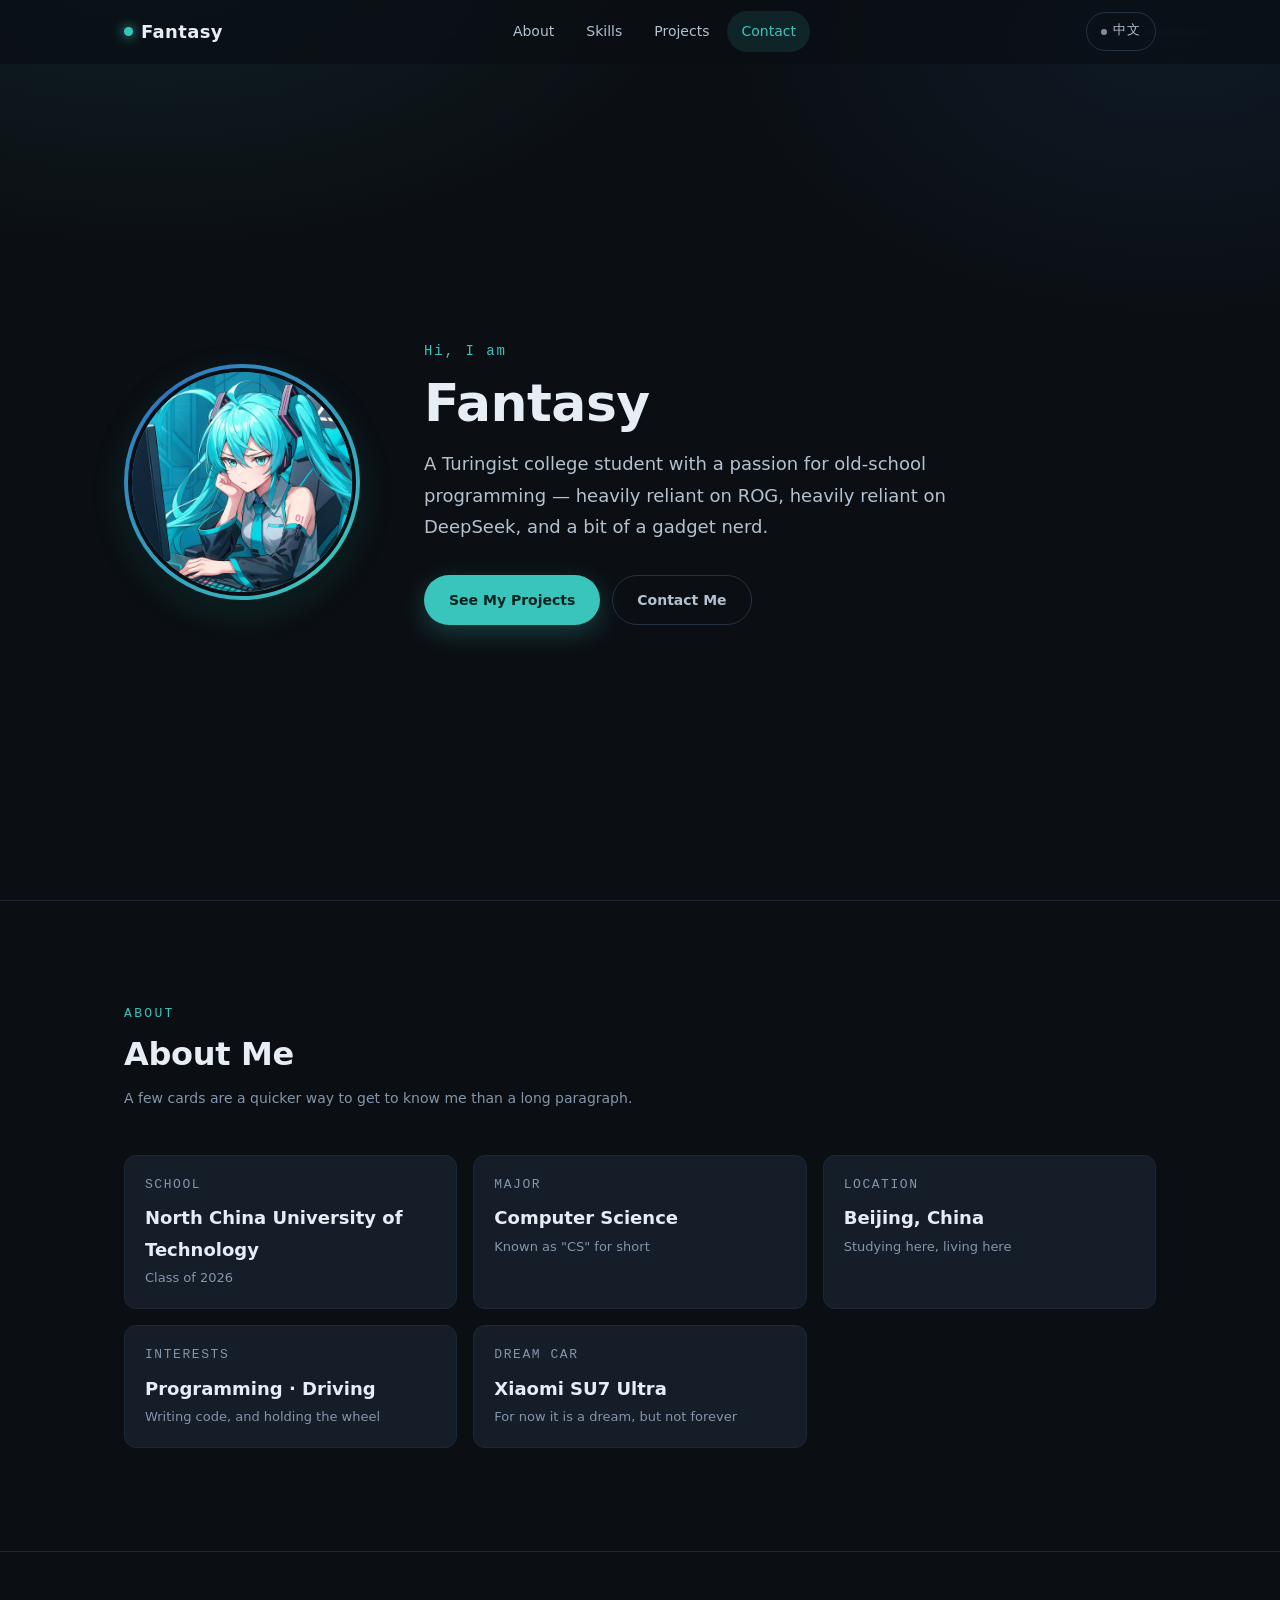
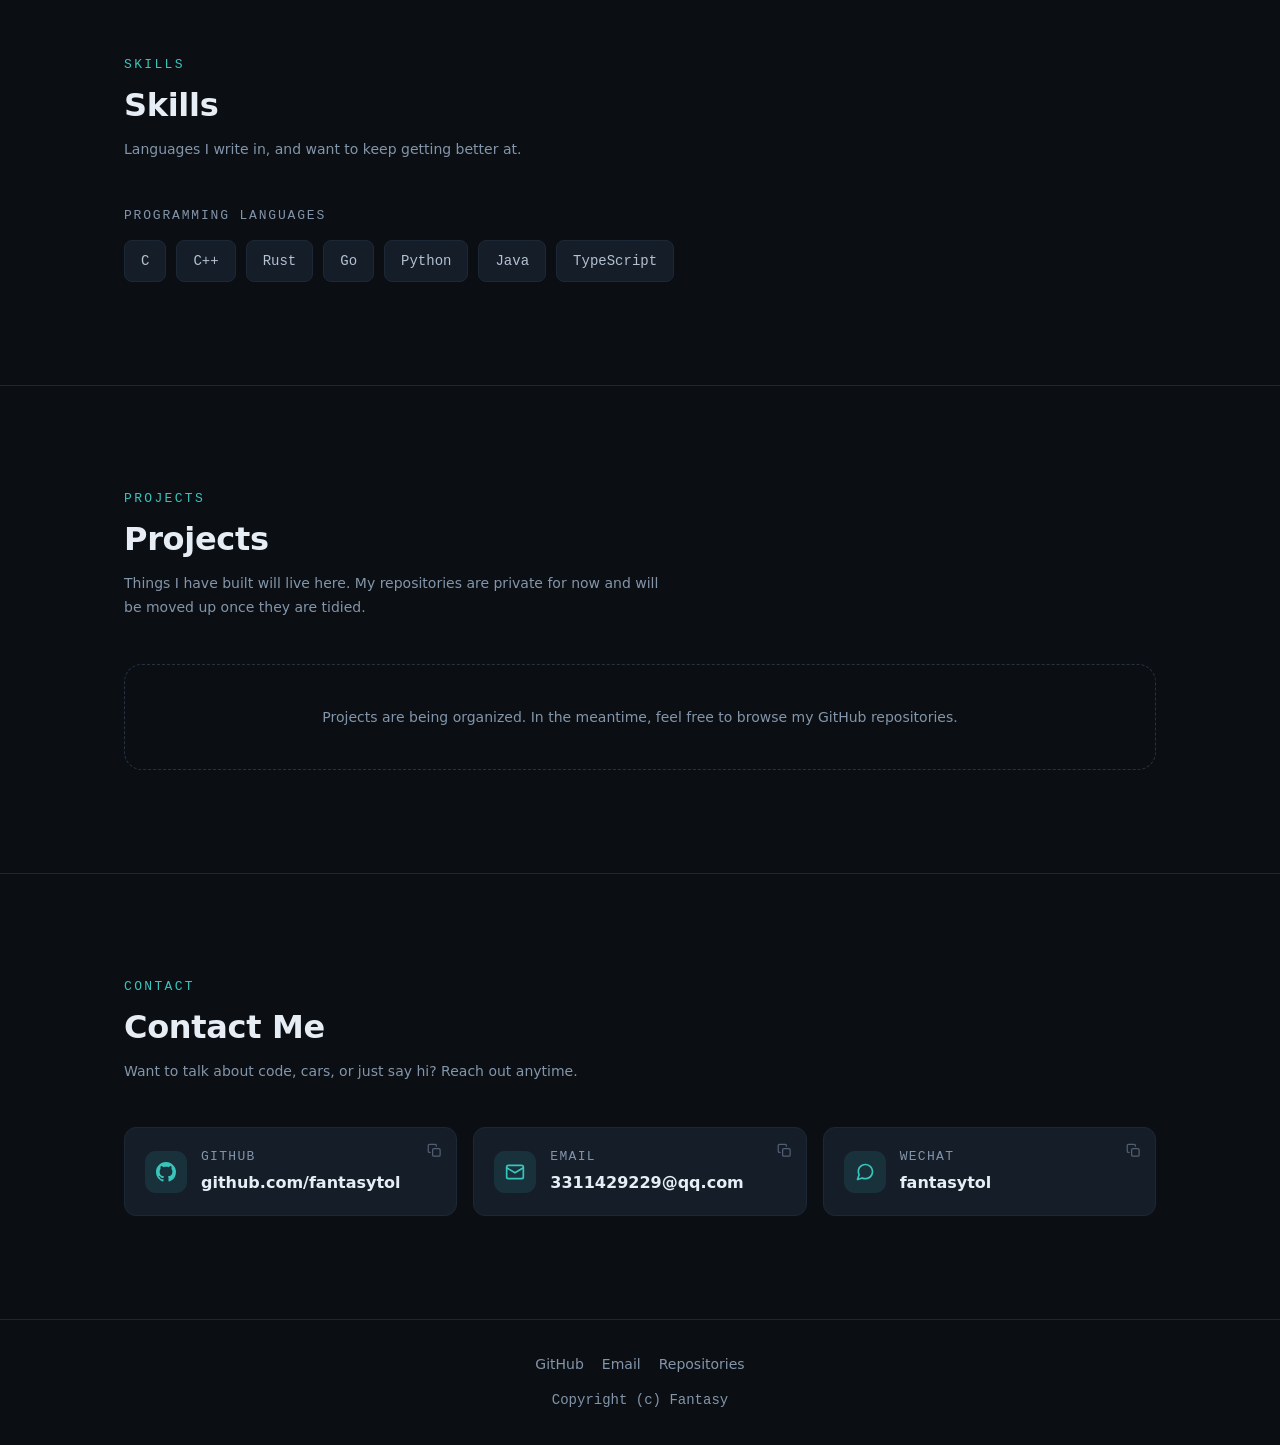
==== commit 2b6fd108: "add turingist" ====
--- a/html/SelfIntroduction/en.html
+++ b/html/SelfIntroduction/en.html
@@ -50,7 +50,7 @@
         <div class="hero__content">
           <p class="hero__eyebrow reveal">Hi, I am</p>
           <h1 class="hero__name reveal">Fantasy</h1>
-          <p class="hero__tagline reveal">A university student who loves old-school programming — heavily reliant on ROG, heavily reliant on DeepSeek, and a bit of a gadget nerd.</p>
+          <p class="hero__tagline reveal">A Turingist college student with a passion for old-school programming — heavily reliant on ROG, heavily reliant on DeepSeek, and a bit of a gadget nerd.</p>
 
           <div class="hero__actions reveal">
             <a class="btn btn--primary" href="https://github.com/fantasytol?tab=repositories" target="_blank" rel="noopener">See My Projects</a>
